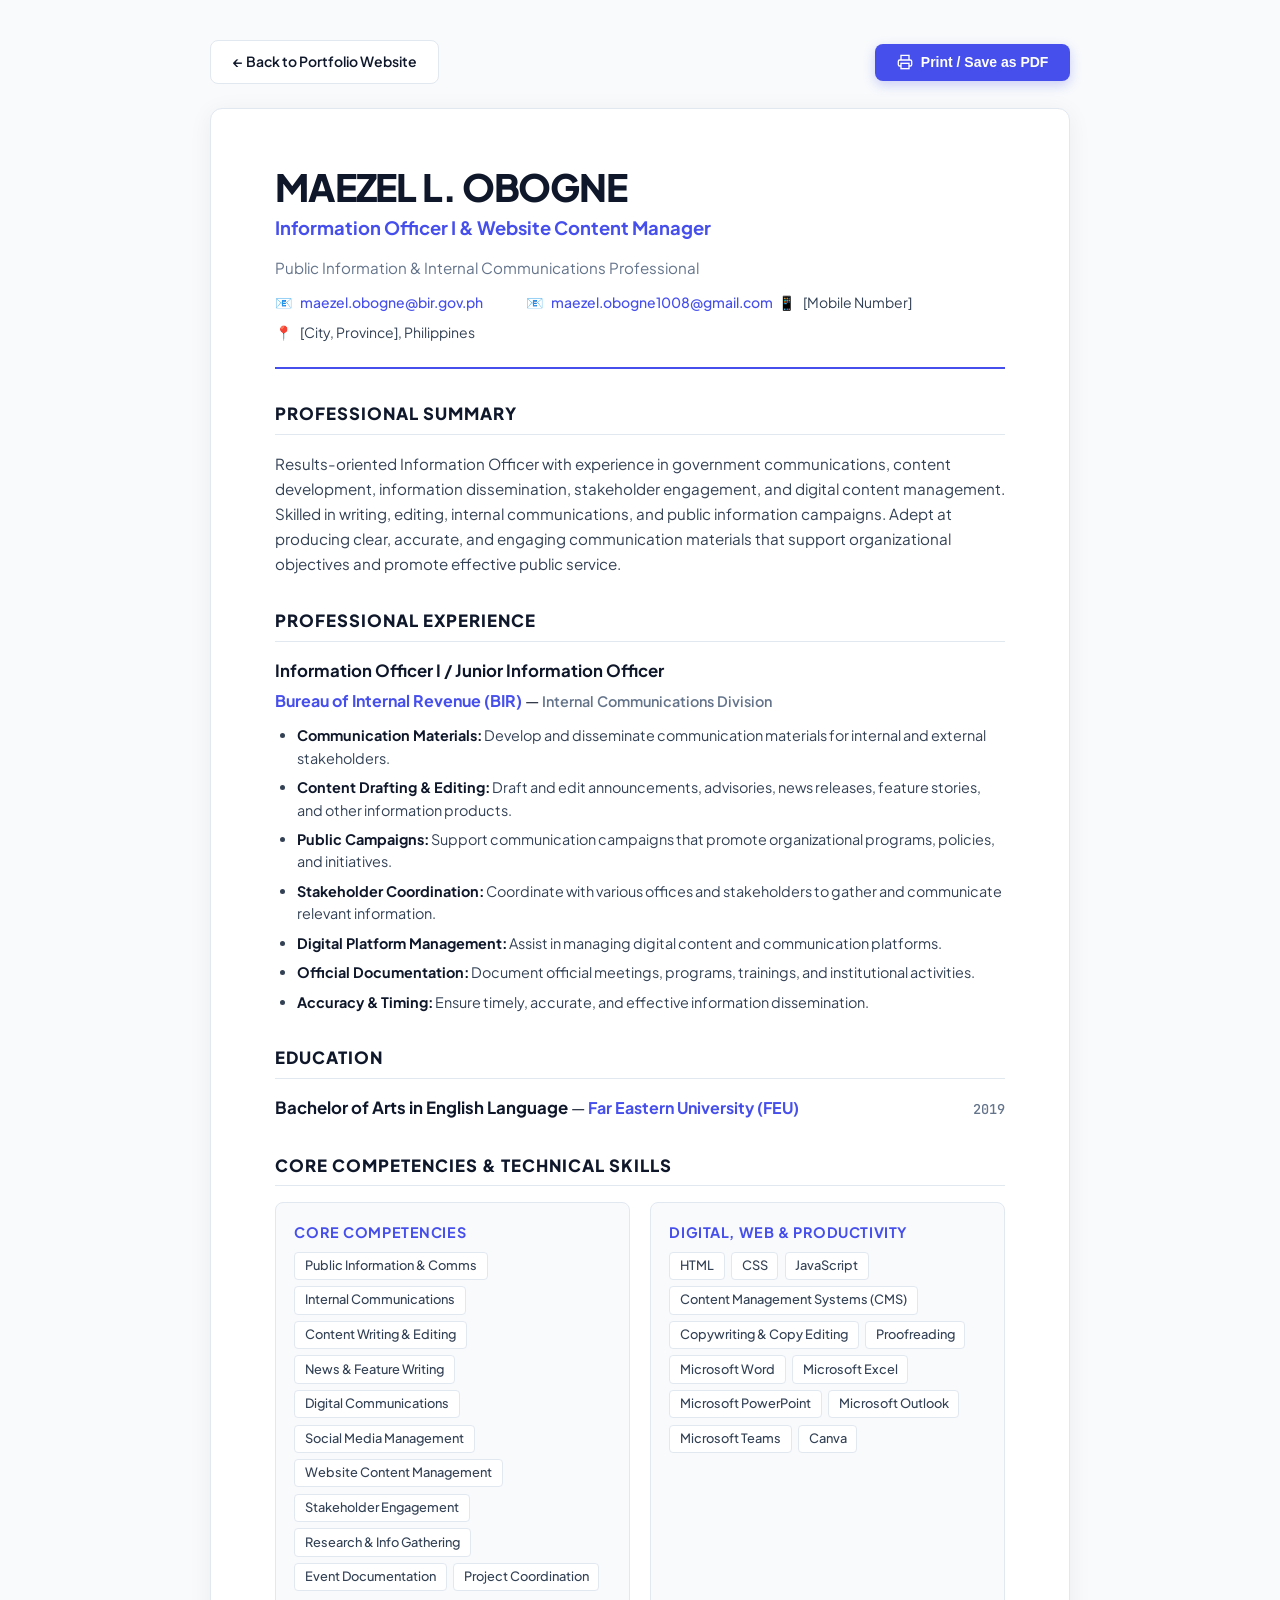
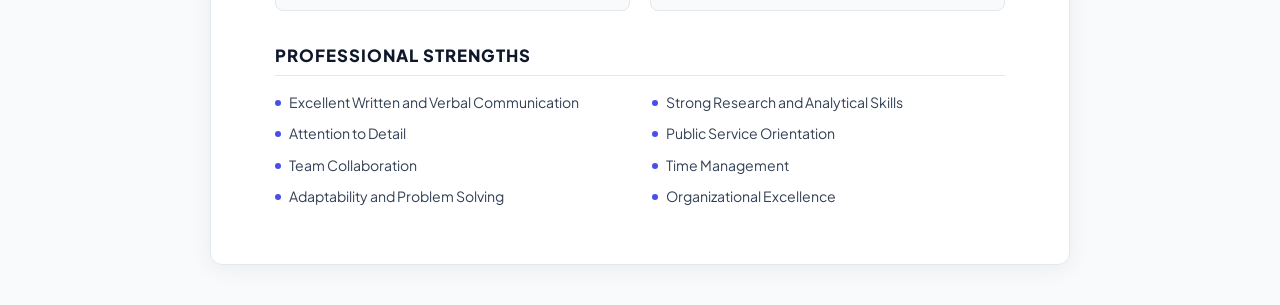
==== resume.html @ 046821cc "Add files via upload" ====
<!DOCTYPE html>
<html lang="en">
<head>
  <meta charset="UTF-8">
  <meta name="viewport" content="width=device-width, initial-scale=1.0">
  <title>Maezel L. Obogne — Information Officer I & Website Content Manager (Resume)</title>
  <style>
    @import url('https://fonts.googleapis.com/css2?family=Plus+Jakarta+Sans:wght@400;500;600;700;800&family=JetBrains+Mono:wght@400;500&display=swap');

    :root {
      --primary: #464feb;
      --primary-dark: #3238c9;
      --text: #0f172a;
      --muted: #334155;
      --subtle: #64748b;
      --border: #e2e8f0;
      --bg: #ffffff;
      --badge-bg: #eff2fe;
    }

    *, *::before, *::after {
      box-sizing: border-box;
      margin: 0;
      padding: 0;
    }

    body {
      font-family: 'Plus Jakarta Sans', system-ui, -apple-system, sans-serif;
      background-color: #f8fafc;
      color: var(--text);
      line-height: 1.55;
      padding: 2.5rem 1rem;
    }

    .resume-actions-bar {
      max-width: 860px;
      margin: 0 auto 1.5rem auto;
      display: flex;
      justify-content: space-between;
      align-items: center;
    }

    .btn {
      display: inline-flex;
      align-items: center;
      gap: 0.5rem;
      padding: 0.65rem 1.35rem;
      font-size: 0.875rem;
      font-weight: 600;
      border-radius: 8px;
      cursor: pointer;
      text-decoration: none;
      transition: all 0.2s ease;
    }

    .btn-print {
      background: var(--primary);
      color: #ffffff;
      border: none;
      box-shadow: 0 4px 12px rgba(70, 79, 235, 0.25);
    }

    .btn-print:hover {
      background: var(--primary-dark);
      transform: translateY(-1px);
    }

    .btn-back {
      background: #ffffff;
      color: var(--text);
      border: 1px solid var(--border);
    }

    .btn-back:hover {
      background: #f1f5f9;
    }

    .resume-paper {
      max-width: 860px;
      margin: 0 auto;
      background: #ffffff;
      padding: 3.5rem 4rem;
      border-radius: 12px;
      box-shadow: 0 4px 25px rgba(0, 0, 0, 0.06);
      border: 1px solid var(--border);
    }

    header {
      border-bottom: 2.5px solid var(--primary);
      padding-bottom: 1.5rem;
      margin-bottom: 2rem;
    }

    h1 {
      font-size: 2.35rem;
      font-weight: 800;
      color: var(--text);
      letter-spacing: -0.03em;
      line-height: 1.15;
    }

    .title-role {
      font-size: 1.15rem;
      font-weight: 700;
      color: var(--primary);
      margin-top: 0.35rem;
      margin-bottom: 0.85rem;
    }

    .contact-grid {
      display: grid;
      grid-template-columns: repeat(auto-fit, minmax(220px, 1fr));
      gap: 0.5rem 1.5rem;
      font-size: 0.875rem;
      color: var(--muted);
      margin-top: 0.5rem;
    }

    .contact-item {
      display: flex;
      align-items: center;
      gap: 0.5rem;
    }

    .contact-item a {
      color: var(--primary);
      text-decoration: none;
      font-weight: 500;
    }

    .contact-item a:hover {
      text-decoration: underline;
    }

    .section-title {
      font-size: 1.05rem;
      font-weight: 800;
      text-transform: uppercase;
      letter-spacing: 0.06em;
      color: var(--text);
      border-bottom: 1.5px solid var(--border);
      padding-bottom: 0.4rem;
      margin-bottom: 1rem;
      margin-top: 2rem;
      display: flex;
      align-items: center;
      gap: 0.5rem;
    }

    .summary-text {
      font-size: 0.95rem;
      color: var(--muted);
      line-height: 1.65;
    }

    .experience-item {
      margin-bottom: 1.75rem;
    }

    .experience-header {
      display: flex;
      justify-content: space-between;
      align-items: baseline;
      margin-bottom: 0.35rem;
      flex-wrap: wrap;
      gap: 0.25rem;
    }

    .job-title {
      font-size: 1.05rem;
      font-weight: 700;
      color: var(--text);
    }

    .company-name {
      font-weight: 700;
      color: var(--primary);
    }

    .division-name {
      font-weight: 600;
      color: var(--subtle);
      font-size: 0.9rem;
    }

    .job-dates {
      font-size: 0.85rem;
      color: var(--subtle);
      font-family: 'JetBrains Mono', monospace;
      font-weight: 500;
    }

    .job-bullets {
      padding-left: 1.35rem;
      margin-top: 0.65rem;
    }

    .job-bullets li {
      font-size: 0.9rem;
      color: var(--muted);
      margin-bottom: 0.45rem;
      line-height: 1.55;
    }

    .job-bullets strong {
      color: var(--text);
    }

    .skills-category-grid {
      display: grid;
      grid-template-columns: repeat(2, 1fr);
      gap: 1.25rem;
      margin-top: 0.5rem;
    }

    .skill-box {
      background: #f8fafc;
      border: 1px solid var(--border);
      border-radius: 8px;
      padding: 1.15rem;
    }

    .skill-box h5 {
      font-size: 0.9rem;
      font-weight: 700;
      color: var(--primary);
      margin-bottom: 0.5rem;
      text-transform: uppercase;
      letter-spacing: 0.04em;
    }

    .skill-tags-list {
      display: flex;
      flex-wrap: wrap;
      gap: 0.4rem;
    }

    .skill-tag {
      font-size: 0.8rem;
      background: #ffffff;
      border: 1px solid var(--border);
      color: var(--muted);
      padding: 0.2rem 0.6rem;
      border-radius: 4px;
      font-weight: 500;
    }

    .strengths-grid {
      display: grid;
      grid-template-columns: repeat(2, 1fr);
      gap: 0.6rem 1.5rem;
      margin-top: 0.5rem;
    }

    .strength-item {
      display: flex;
      align-items: center;
      gap: 0.5rem;
      font-size: 0.88rem;
      color: var(--muted);
    }

    .strength-bullet {
      width: 6px;
      height: 6px;
      border-radius: 50%;
      background: var(--primary);
      flex-shrink: 0;
    }

    /* Print Stylesheet for PDF Export */
    @media print {
      body {
        background: #ffffff;
        padding: 0;
      }

      .resume-actions-bar {
        display: none !important;
      }

      .resume-paper {
        border: none;
        box-shadow: none;
        padding: 0;
        max-width: 100%;
      }

      @page {
        margin: 1.25cm;
      }
    }
  </style>
</head>
<body>

  <!-- Top Action Bar -->
  <div class="resume-actions-bar">
    <a href="index.html" class="btn btn-back">
      ← Back to Portfolio Website
    </a>
    <button onclick="window.print()" class="btn btn-print">
      <svg width="16" height="16" viewBox="0 0 24 24" fill="none" stroke="currentColor" stroke-width="2">
        <polyline points="6 9 6 2 18 2 18 9"></polyline>
        <path d="M6 18H4a2 2 0 0 1-2-2v-5a2 2 0 0 1 2-2h16a2 2 0 0 1 2 2v5a2 2 0 0 1-2 2h-2"></path>
        <rect x="6" y="14" width="12" height="8"></rect>
      </svg>
      Print / Save as PDF
    </button>
  </div>

  <!-- Resume Document Container -->
  <main class="resume-paper">
    
    <!-- Header Section -->
    <header>
      <h1>MAEZEL L. OBOGNE</h1>
      <div class="title-role">Information Officer I & Website Content Manager</div>
      <div style="font-size: 0.95rem; color: var(--subtle); margin-bottom: 0.75rem;">
        Public Information & Internal Communications Professional
      </div>
      
      <div class="contact-grid">
        <div class="contact-item">
          <span>📧</span>
          <a href="mailto:maezel.obogne@bir.gov.ph">maezel.obogne@bir.gov.ph</a>
        </div>
        <div class="contact-item">
          <span>📧</span>
          <a href="mailto:maezel.obogne1008@gmail.com">maezel.obogne1008@gmail.com</a>
        </div>
        <div class="contact-item">
          <span>📱</span>
          <span>[Mobile Number]</span>
        </div>
        <div class="contact-item">
          <span>📍</span>
          <span>[City, Province], Philippines</span>
        </div>
      </div>
    </header>

    <!-- Professional Summary -->
    <section>
      <h2 class="section-title">Professional Summary</h2>
      <p class="summary-text">
        Results-oriented Information Officer with experience in government communications, content development, information dissemination, stakeholder engagement, and digital content management. Skilled in writing, editing, internal communications, and public information campaigns. Adept at producing clear, accurate, and engaging communication materials that support organizational objectives and promote effective public service.
      </p>
    </section>

    <!-- Professional Experience -->
    <section>
      <h2 class="section-title">Professional Experience</h2>

      <div class="experience-item">
        <div class="experience-header">
          <div>
            <span class="job-title">Information Officer I / Junior Information Officer</span>
          </div>
        </div>
        <div style="margin-bottom: 0.5rem;">
          <span class="company-name">Bureau of Internal Revenue (BIR)</span> — 
          <span class="division-name">Internal Communications Division</span>
        </div>
        
        <ul class="job-bullets">
          <li><strong>Communication Materials:</strong> Develop and disseminate communication materials for internal and external stakeholders.</li>
          <li><strong>Content Drafting & Editing:</strong> Draft and edit announcements, advisories, news releases, feature stories, and other information products.</li>
          <li><strong>Public Campaigns:</strong> Support communication campaigns that promote organizational programs, policies, and initiatives.</li>
          <li><strong>Stakeholder Coordination:</strong> Coordinate with various offices and stakeholders to gather and communicate relevant information.</li>
          <li><strong>Digital Platform Management:</strong> Assist in managing digital content and communication platforms.</li>
          <li><strong>Official Documentation:</strong> Document official meetings, programs, trainings, and institutional activities.</li>
          <li><strong>Accuracy & Timing:</strong> Ensure timely, accurate, and effective information dissemination.</li>
        </ul>
      </div>
    </section>

    <!-- Education -->
    <section>
      <h2 class="section-title">Education</h2>
      <div class="experience-header">
        <div>
          <span class="job-title">Bachelor of Arts in English Language</span> — 
          <span class="company-name">Far Eastern University (FEU)</span>
        </div>
        <div class="job-dates">2019</div>
      </div>
    </section>

    <!-- Core Competencies & Technical Skills -->
    <section>
      <h2 class="section-title">Core Competencies & Technical Skills</h2>
      <div class="skills-category-grid">
        
        <div class="skill-box">
          <h5>Core Competencies</h5>
          <div class="skill-tags-list">
            <span class="skill-tag">Public Information & Comms</span>
            <span class="skill-tag">Internal Communications</span>
            <span class="skill-tag">Content Writing & Editing</span>
            <span class="skill-tag">News & Feature Writing</span>
            <span class="skill-tag">Digital Communications</span>
            <span class="skill-tag">Social Media Management</span>
            <span class="skill-tag">Website Content Management</span>
            <span class="skill-tag">Stakeholder Engagement</span>
            <span class="skill-tag">Research & Info Gathering</span>
            <span class="skill-tag">Event Documentation</span>
            <span class="skill-tag">Project Coordination</span>
          </div>
        </div>

        <div class="skill-box">
          <h5>Digital, Web & Productivity</h5>
          <div class="skill-tags-list">
            <span class="skill-tag">HTML</span>
            <span class="skill-tag">CSS</span>
            <span class="skill-tag">JavaScript</span>
            <span class="skill-tag">Content Management Systems (CMS)</span>
            <span class="skill-tag">Copywriting & Copy Editing</span>
            <span class="skill-tag">Proofreading</span>
            <span class="skill-tag">Microsoft Word</span>
            <span class="skill-tag">Microsoft Excel</span>
            <span class="skill-tag">Microsoft PowerPoint</span>
            <span class="skill-tag">Microsoft Outlook</span>
            <span class="skill-tag">Microsoft Teams</span>
            <span class="skill-tag">Canva</span>
          </div>
        </div>

      </div>
    </section>

    <!-- Professional Strengths -->
    <section>
      <h2 class="section-title">Professional Strengths</h2>
      <div class="strengths-grid">
        <div class="strength-item">
          <span class="strength-bullet"></span>
          <span>Excellent Written and Verbal Communication</span>
        </div>
        <div class="strength-item">
          <span class="strength-bullet"></span>
          <span>Strong Research and Analytical Skills</span>
        </div>
        <div class="strength-item">
          <span class="strength-bullet"></span>
          <span>Attention to Detail</span>
        </div>
        <div class="strength-item">
          <span class="strength-bullet"></span>
          <span>Public Service Orientation</span>
        </div>
        <div class="strength-item">
          <span class="strength-bullet"></span>
          <span>Team Collaboration</span>
        </div>
        <div class="strength-item">
          <span class="strength-bullet"></span>
          <span>Time Management</span>
        </div>
        <div class="strength-item">
          <span class="strength-bullet"></span>
          <span>Adaptability and Problem Solving</span>
        </div>
        <div class="strength-item">
          <span class="strength-bullet"></span>
          <span>Organizational Excellence</span>
        </div>
      </div>
    </section>

  </main>

</body>
</html>
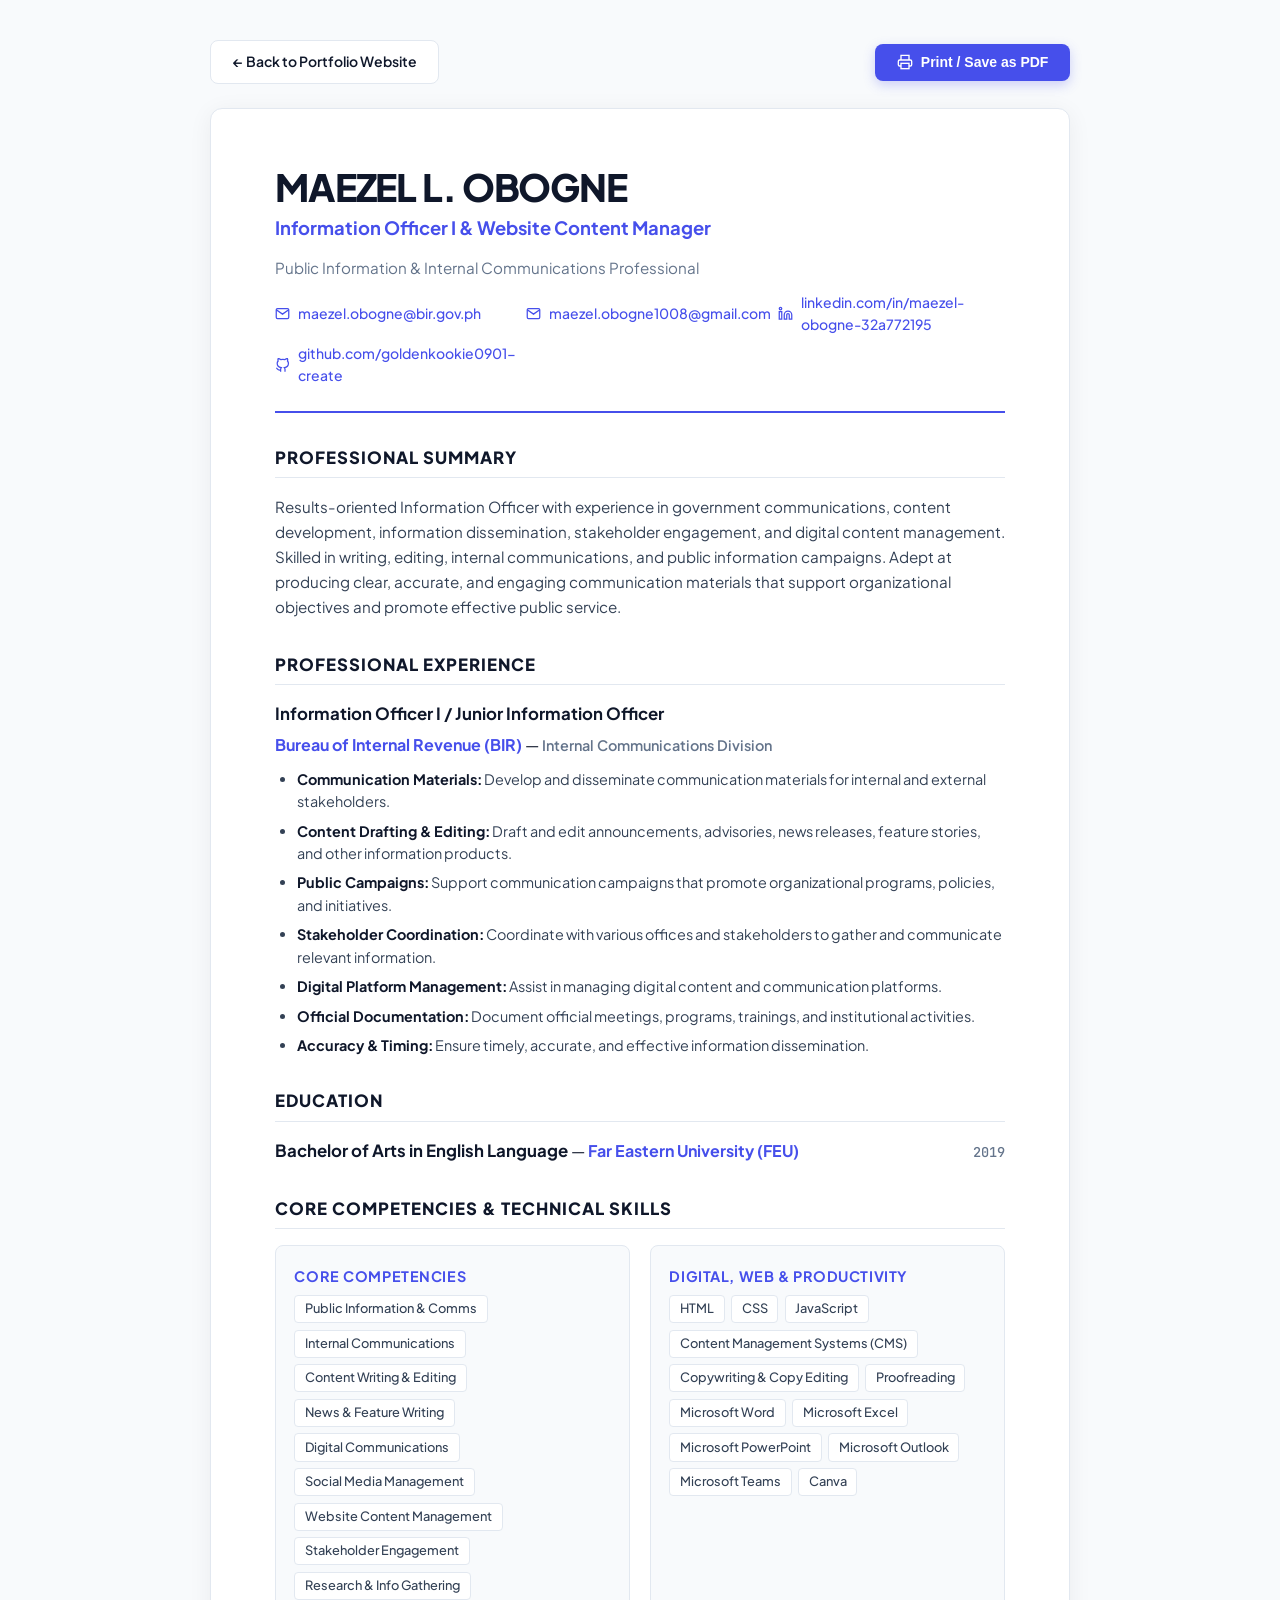
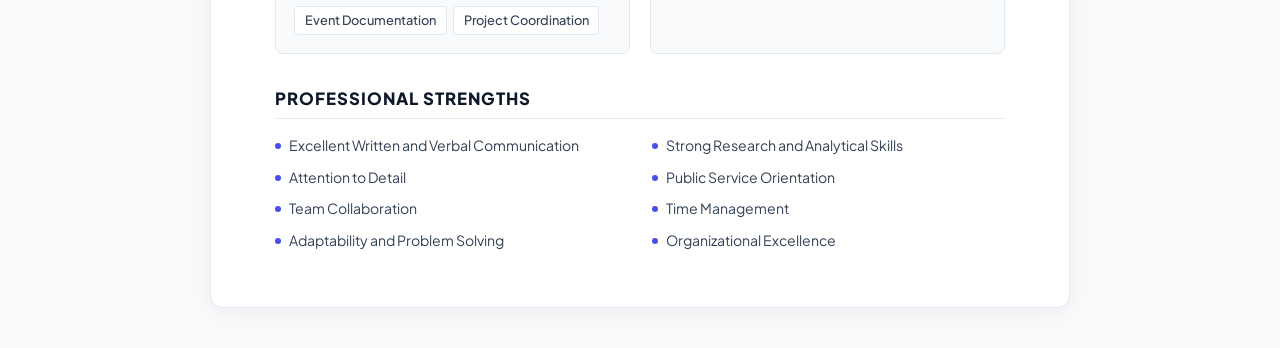
==== commit 2337c60e: "Add files via upload" ====
--- a/resume.html
+++ b/resume.html
@@ -322,20 +322,20 @@
       
       <div class="contact-grid">
         <div class="contact-item">
-          <span>📧</span>
+          <svg width="15" height="15" viewBox="0 0 24 24" fill="none" stroke="currentColor" stroke-width="2" style="color: var(--primary); flex-shrink: 0;"><path d="M4 4h16c1.1 0 2 .9 2 2v12c0 1.1-.9 2-2 2H4c-1.1 0-2-.9-2-2V6c0-1.1.9-2 2-2z"></path><polyline points="22,6 12,13 2,6"></polyline></svg>
           <a href="mailto:maezel.obogne@bir.gov.ph">maezel.obogne@bir.gov.ph</a>
         </div>
         <div class="contact-item">
-          <span>📧</span>
+          <svg width="15" height="15" viewBox="0 0 24 24" fill="none" stroke="currentColor" stroke-width="2" style="color: var(--primary); flex-shrink: 0;"><path d="M4 4h16c1.1 0 2 .9 2 2v12c0 1.1-.9 2-2 2H4c-1.1 0-2-.9-2-2V6c0-1.1.9-2 2-2z"></path><polyline points="22,6 12,13 2,6"></polyline></svg>
           <a href="mailto:maezel.obogne1008@gmail.com">maezel.obogne1008@gmail.com</a>
         </div>
         <div class="contact-item">
-          <span>📱</span>
-          <span>[Mobile Number]</span>
+          <svg width="15" height="15" viewBox="0 0 24 24" fill="none" stroke="currentColor" stroke-width="2" style="color: var(--primary); flex-shrink: 0;"><path d="M16 8a6 6 0 0 1 6 6v7h-4v-7a2 2 0 0 0-2-2 2 2 0 0 0-2 2v7h-4v-7a6 6 0 0 1 6-6z"></path><rect x="2" y="9" width="4" height="12"></rect><circle cx="4" cy="4" r="2"></circle></svg>
+          <a href="https://www.linkedin.com/in/maezel-obogne-32a772195/" target="_blank" rel="noopener noreferrer">linkedin.com/in/maezel-obogne-32a772195</a>
         </div>
         <div class="contact-item">
-          <span>📍</span>
-          <span>[City, Province], Philippines</span>
+          <svg width="15" height="15" viewBox="0 0 24 24" fill="none" stroke="currentColor" stroke-width="2" style="color: var(--primary); flex-shrink: 0;"><path d="M9 19c-5 1.5-5-2.5-7-3m14 6v-3.87a3.37 3.37 0 0 0-.94-2.61c3.14-.35 6.44-1.54 6.44-7A5.44 5.44 0 0 0 20 4.77 5.07 5.07 0 0 0 19.91 1S18.73.65 16 2.48a13.38 13.38 0 0 0-7 0C6.27.65 5.09 1 5.09 1A5.07 5.07 0 0 0 5 4.77a5.44 5.44 0 0 0-1.5 3.78c0 5.42 3.3 6.61 6.44 7A3.37 3.37 0 0 0 9 18.13V22"></path></svg>
+          <a href="https://github.com/goldenkookie0901-create" target="_blank" rel="noopener noreferrer">github.com/goldenkookie0901-create</a>
         </div>
       </div>
     </header>
